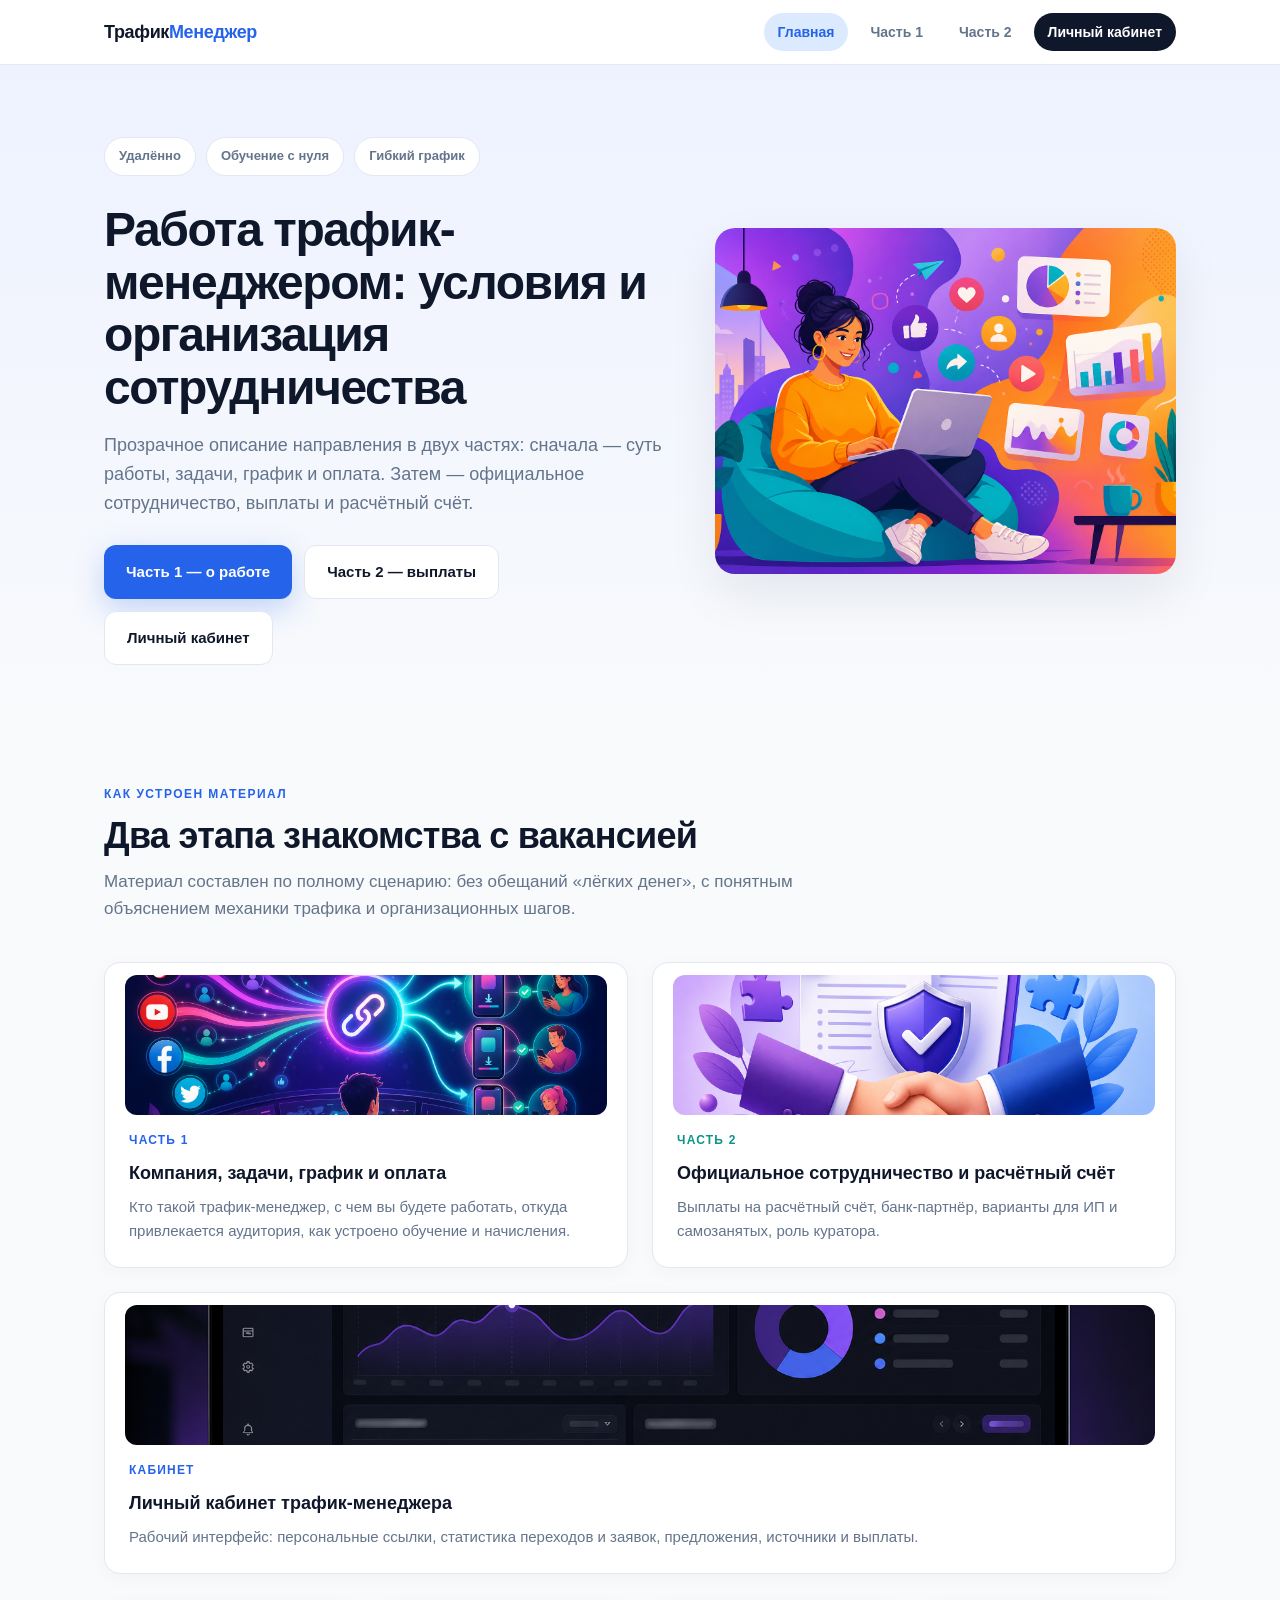
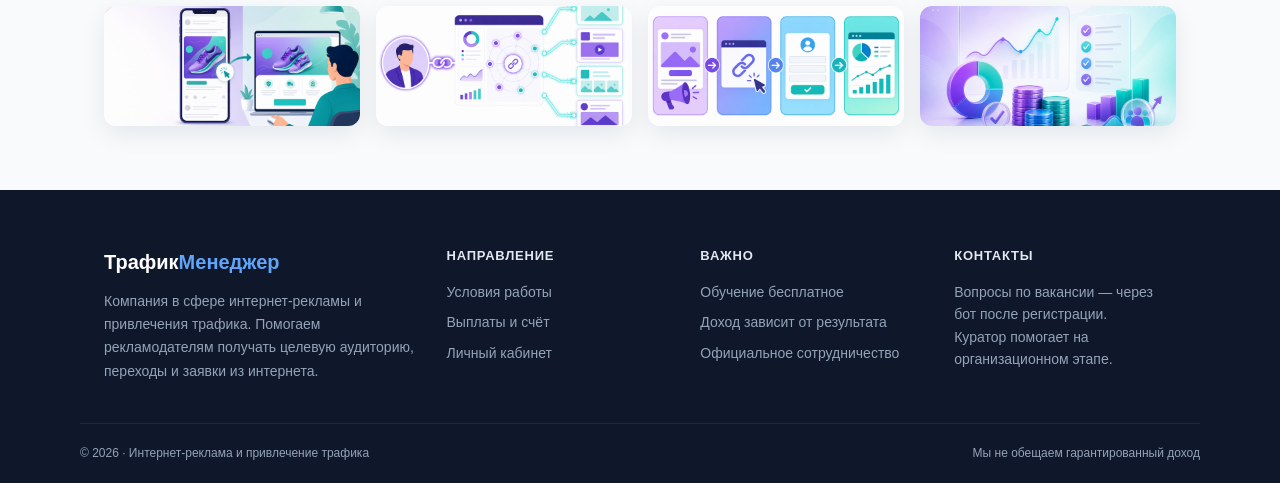
==== index.html @ e66db30f "Сайт для кандидатов: условия и личный кабинет Co-authored-by: Cursor <cursoragent@cursor.com>" ====
<!DOCTYPE html><html lang="ru"><head>
<meta charset="UTF-8"/><meta name="viewport" content="width=device-width,initial-scale=1"/>
<title>Вакансия трафик-менеджер</title><link rel="stylesheet" href="styles.css"/>
</head><body><nav class="nav"><div class="container nav-inner">
 <a class="logo" href="index.html">Трафик<span>Менеджер</span></a>
 <div class="nav-links">
  <a href="index.html" class='active'>Главная</a>
  <a href="chast-1.html">Часть 1</a>
  <a href="chast-2.html">Часть 2</a>
  <a href="cabinet.html" class="cabinet-link">Личный кабинет</a>
 </div>
</div></nav>
<section class="hero"><div class="container hero-grid">
 <div>
  <div class="badges"><span class="badge">Удалённо</span><span class="badge">Обучение с нуля</span><span class="badge">Гибкий график</span></div>
  <h1>Работа трафик-менеджером: условия и организация сотрудничества</h1>
  <p class="lead">Прозрачное описание направления в двух частях: сначала — суть работы, задачи, график и оплата. Затем — официальное сотрудничество, выплаты и расчётный счёт.</p>
  <div class="cta-row">
   <a class="btn btn-primary" href="chast-1.html">Часть 1 — о работе</a>
   <a class="btn btn-secondary" href="chast-2.html">Часть 2 — выплаты</a>
   <a class="btn btn-secondary" href="cabinet.html">Личный кабинет</a>
  </div>
 </div>
 <img class="hero-visual" src="assets/p1-welcome.png" alt=""/>
</div></section>
<section class="section"><div class="container">
 <div class="section-head"><div class="label">Как устроен материал</div><h2>Два этапа знакомства с вакансией</h2>
 <p>Материал составлен по полному сценарию: без обещаний «лёгких денег», с понятным объяснением механики трафика и организационных шагов.</p></div>
 <div class="grid-2">
  <a class="card has-img" href="chast-1.html" style="display:block">
   <div class="card-img"><img src="assets/p1-manager.png" alt=""/></div>
   <div class="label" style="color:var(--blue);font-size:12px;font-weight:800;letter-spacing:.1em;margin-bottom:8px">ЧАСТЬ 1</div>
   <h3>Компания, задачи, график и оплата</h3>
   <p>Кто такой трафик-менеджер, с чем вы будете работать, откуда привлекается аудитория, как устроено обучение и начисления.</p>
  </a>
  <a class="card has-img" href="chast-2.html" style="display:block">
   <div class="card-img"><img src="assets/p2-official.png" alt=""/></div>
   <div class="label" style="color:var(--teal);font-size:12px;font-weight:800;letter-spacing:.1em;margin-bottom:8px">ЧАСТЬ 2</div>
   <h3>Официальное сотрудничество и расчётный счёт</h3>
   <p>Выплаты на расчётный счёт, банк-партнёр, варианты для ИП и самозанятых, роль куратора.</p>
  </a>
 </div>
 <a class="card has-img" href="cabinet.html" style="display:block;margin-top:24px">
  <div class="card-img"><img src="assets/slide-dashboard.png" alt=""/></div>
  <div class="label" style="color:var(--blue);font-size:12px;font-weight:800;letter-spacing:.1em;margin-bottom:8px">КАБИНЕТ</div>
  <h3>Личный кабинет трафик-менеджера</h3>
  <p>Рабочий интерфейс: персональные ссылки, статистика переходов и заявок, предложения, источники и выплаты.</p>
 </a>
 <div class="img-strip">
  <img src="assets/slide-traffic-flow.png" alt=""/>
  <img src="assets/slide-personal-link.png" alt=""/>
  <img src="assets/p1-flow.png" alt=""/>
  <img src="assets/p1-payment.png" alt=""/>
 </div>
</div></section>

<footer class="site-footer"><div class="container footer-grid">
<div><div class="footer-logo">Трафик<span>Менеджер</span></div>
<p class="footer-about">Компания в сфере интернет-рекламы и привлечения трафика. Помогаем рекламодателям получать целевую аудиторию, переходы и заявки из интернета.</p></div>
<div><h4>Направление</h4><ul>
<li><a href="chast-1.html">Условия работы</a></li><li><a href="chast-2.html">Выплаты и счёт</a></li><li><a href="cabinet.html">Личный кабинет</a></li></ul></div>
<div><h4>Важно</h4><ul class="plain"><li>Обучение бесплатное</li><li>Доход зависит от результата</li><li>Официальное сотрудничество</li></ul></div>
<div><h4>Контакты</h4><p class="footer-contact">Вопросы по вакансии — через бот после регистрации.<br/>Куратор помогает на организационном этапе.</p></div>
</div><div class="container footer-bottom"><span>© 2026 · Интернет-реклама и привлечение трафика</span><span>Мы не обещаем гарантированный доход</span></div></footer>
</body></html>
---- styles.css ----
:root{
  --bg:#f8fafc;--surface:#fff;--ink:#0f172a;--muted:#64748b;--line:#e2e8f0;
  --blue:#2563eb;--blue-soft:#dbeafe;--teal:#0d9488;--teal-soft:#ccfbf1;
  --navy:#0f172a;--radius:16px;--shadow:0 20px 50px rgba(15,23,42,.08);
}
*{box-sizing:border-box;margin:0;padding:0}
html{scroll-behavior:smooth}
body{font-family:-apple-system,BlinkMacSystemFont,"Segoe UI",sans-serif;background:var(--bg);color:var(--ink);line-height:1.6}
a{color:inherit;text-decoration:none}
img{max-width:100%;display:block}
.container{max-width:1120px;margin:0 auto;padding:0 24px}
.nav{position:sticky;top:0;z-index:50;background:rgba(255,255,255,.9);backdrop-filter:blur(12px);border-bottom:1px solid var(--line)}
.nav-inner{display:flex;align-items:center;justify-content:space-between;height:64px}
.logo{font-weight:800;font-size:18px;letter-spacing:-.02em}
.logo span{color:var(--blue)}
.nav-links{display:flex;gap:8px;flex-wrap:wrap}
.nav-links a{padding:8px 14px;border-radius:999px;font-size:14px;font-weight:600;color:var(--muted)}
.nav-links a.active,.nav-links a:hover{background:var(--blue-soft);color:var(--blue)}
.hero{padding:72px 0 56px;background:linear-gradient(180deg,#eef2ff 0%,var(--bg) 100%)}
.hero-grid{display:grid;grid-template-columns:1.1fr .9fr;gap:48px;align-items:center}
.hero h1{font-size:clamp(32px,5vw,48px);line-height:1.1;letter-spacing:-.03em;margin-bottom:16px}
.hero .lead{font-size:18px;color:var(--muted);max-width:560px;margin-bottom:28px}
.badges{display:flex;flex-wrap:wrap;gap:10px;margin-bottom:28px}
.badge{background:#fff;border:1px solid var(--line);padding:8px 14px;border-radius:999px;font-size:13px;font-weight:600;color:var(--muted)}
.cta-row{display:flex;flex-wrap:wrap;gap:12px}
.btn{display:inline-flex;align-items:center;justify-content:center;padding:14px 22px;border-radius:12px;font-weight:700;font-size:15px;border:0;cursor:pointer}
.btn-primary{background:var(--blue);color:#fff;box-shadow:0 10px 30px rgba(37,99,235,.25)}
.btn-secondary{background:#fff;border:1px solid var(--line);color:var(--ink)}
.hero-visual{border-radius:20px;overflow:hidden;box-shadow:var(--shadow);aspect-ratio:4/3;object-fit:cover;width:100%}
.section{padding:64px 0}
.section.alt{background:#fff;border-block:1px solid var(--line)}
.section-head{max-width:720px;margin-bottom:40px}
.section-head .label{font-size:12px;font-weight:800;letter-spacing:.12em;text-transform:uppercase;color:var(--blue);margin-bottom:10px}
.section-head h2{font-size:clamp(26px,4vw,36px);line-height:1.15;letter-spacing:-.02em;margin-bottom:12px}
.section-head p{color:var(--muted);font-size:17px}
.grid-2{display:grid;grid-template-columns:repeat(2,1fr);gap:24px}
.grid-3{display:grid;grid-template-columns:repeat(3,1fr);gap:20px}
.card{background:var(--surface);border:1px solid var(--line);border-radius:var(--radius);padding:24px;box-shadow:0 4px 20px rgba(15,23,42,.03)}
.card h3{font-size:18px;margin-bottom:8px}
.card p,.card li{color:var(--muted);font-size:15px}
.card ul{padding-left:0;list-style:none;margin-top:12px}
.card li{padding:6px 0 6px 20px;position:relative}
.card li::before{content:"";position:absolute;left:0;top:14px;width:8px;height:8px;border-radius:50%;background:var(--blue)}
.split{display:grid;grid-template-columns:1fr 1fr;gap:40px;align-items:center}
.split img{border-radius:var(--radius);box-shadow:var(--shadow);width:100%;aspect-ratio:16/10;object-fit:cover}
.flow{display:flex;flex-wrap:wrap;gap:12px;align-items:center;margin:20px 0}
.flow span{background:var(--navy);color:#fff;padding:10px 16px;border-radius:10px;font-size:14px;font-weight:600}
.flow .arrow{color:var(--muted);font-size:20px}
.steps{counter-reset:step}
.step{display:grid;grid-template-columns:56px 1fr;gap:20px;padding:24px 0;border-bottom:1px solid var(--line)}
.step:last-child{border:0}
.step-num{width:56px;height:56px;border-radius:14px;background:var(--blue-soft);color:var(--blue);display:flex;align-items:center;justify-content:center;font-weight:800;font-size:18px}
.step h3{margin-bottom:6px;font-size:18px}
.step p{color:var(--muted);font-size:15px}
.highlight{background:linear-gradient(135deg,#0f172a,#1e3a5f);color:#fff;border-radius:20px;padding:40px;margin:48px 0}
.highlight h3{font-size:22px;margin-bottom:12px}
.highlight p{color:#cbd5e1;font-size:16px}
.highlight.warn{background:linear-gradient(135deg,#7c2d12,#9a3412)}
.faq details{background:#fff;border:1px solid var(--line);border-radius:12px;padding:18px 20px;margin-bottom:12px}
.faq summary{font-weight:700;cursor:pointer}
.faq p{margin-top:12px;color:var(--muted);font-size:15px}
.footer{padding:40px 0;color:var(--muted);font-size:14px;border-top:1px solid var(--line)}
.pager{display:flex;justify-content:space-between;gap:16px;margin-top:48px;padding-top:32px;border-top:1px solid var(--line)}
.pager a{display:flex;flex-direction:column;gap:4px;padding:20px 24px;border-radius:var(--radius);border:1px solid var(--line);background:#fff;flex:1;transition:box-shadow .15s}
.pager a:hover{box-shadow:var(--shadow)}
.pager .hint{font-size:12px;color:var(--muted);font-weight:600;text-transform:uppercase;letter-spacing:.08em}
.pager .title{font-size:17px;font-weight:700}
@media(max-width:900px){.hero-grid,.split,.grid-2,.grid-3{grid-template-columns:1fr}.nav-links{font-size:13px}}

.card-img{height:140px;border-radius:12px;overflow:hidden;margin:-4px -4px 16px}
.card-img img{width:100%;height:100%;object-fit:cover}
.card.has-img{padding-top:16px}
.img-strip{display:grid;grid-template-columns:repeat(4,1fr);gap:16px;margin-top:32px}
.img-strip img{border-radius:12px;height:120px;object-fit:cover;width:100%;box-shadow:0 8px 24px rgba(15,23,42,.08)}
.feature-banner{border-radius:20px;overflow:hidden;margin-top:40px;position:relative;min-height:220px}
.feature-banner img{width:100%;height:280px;object-fit:cover}
.feature-banner .cap{position:absolute;inset:0;background:linear-gradient(90deg,rgba(15,23,42,.85),transparent);display:flex;align-items:center;padding:40px;color:#fff;max-width:60%}
.nav-links a.cabinet-link{background:var(--navy);color:#fff !important}
.nav-links a.cabinet-link:hover{opacity:.9}

.site-footer{background:#0f172a;color:#94a3b8;padding:56px 0 0;margin-top:0}
.footer-grid{display:grid;grid-template-columns:1.4fr 1fr 1fr 1fr;gap:32px;padding-bottom:40px}
.footer-logo{font-size:20px;font-weight:800;color:#fff;margin-bottom:12px}
.footer-logo span{color:#60a5fa}
.footer-about{font-size:14px;line-height:1.65;max-width:360px}
.site-footer h4{color:#e2e8f0;font-size:13px;font-weight:700;margin-bottom:14px;text-transform:uppercase;letter-spacing:.06em}
.site-footer ul{list-style:none}
.site-footer ul li{margin:8px 0;font-size:14px}
.site-footer ul a{color:#94a3b8}
.site-footer ul a:hover{color:#fff}
.footer-contact{font-size:14px;line-height:1.6}
.footer-bottom{border-top:1px solid #1e293b;padding:20px 0;display:flex;flex-wrap:wrap;justify-content:space-between;gap:12px;font-size:12px}
@media(max-width:900px){.footer-grid{grid-template-columns:1fr 1fr}}
@media(max-width:600px){.footer-grid{grid-template-columns:1fr}}
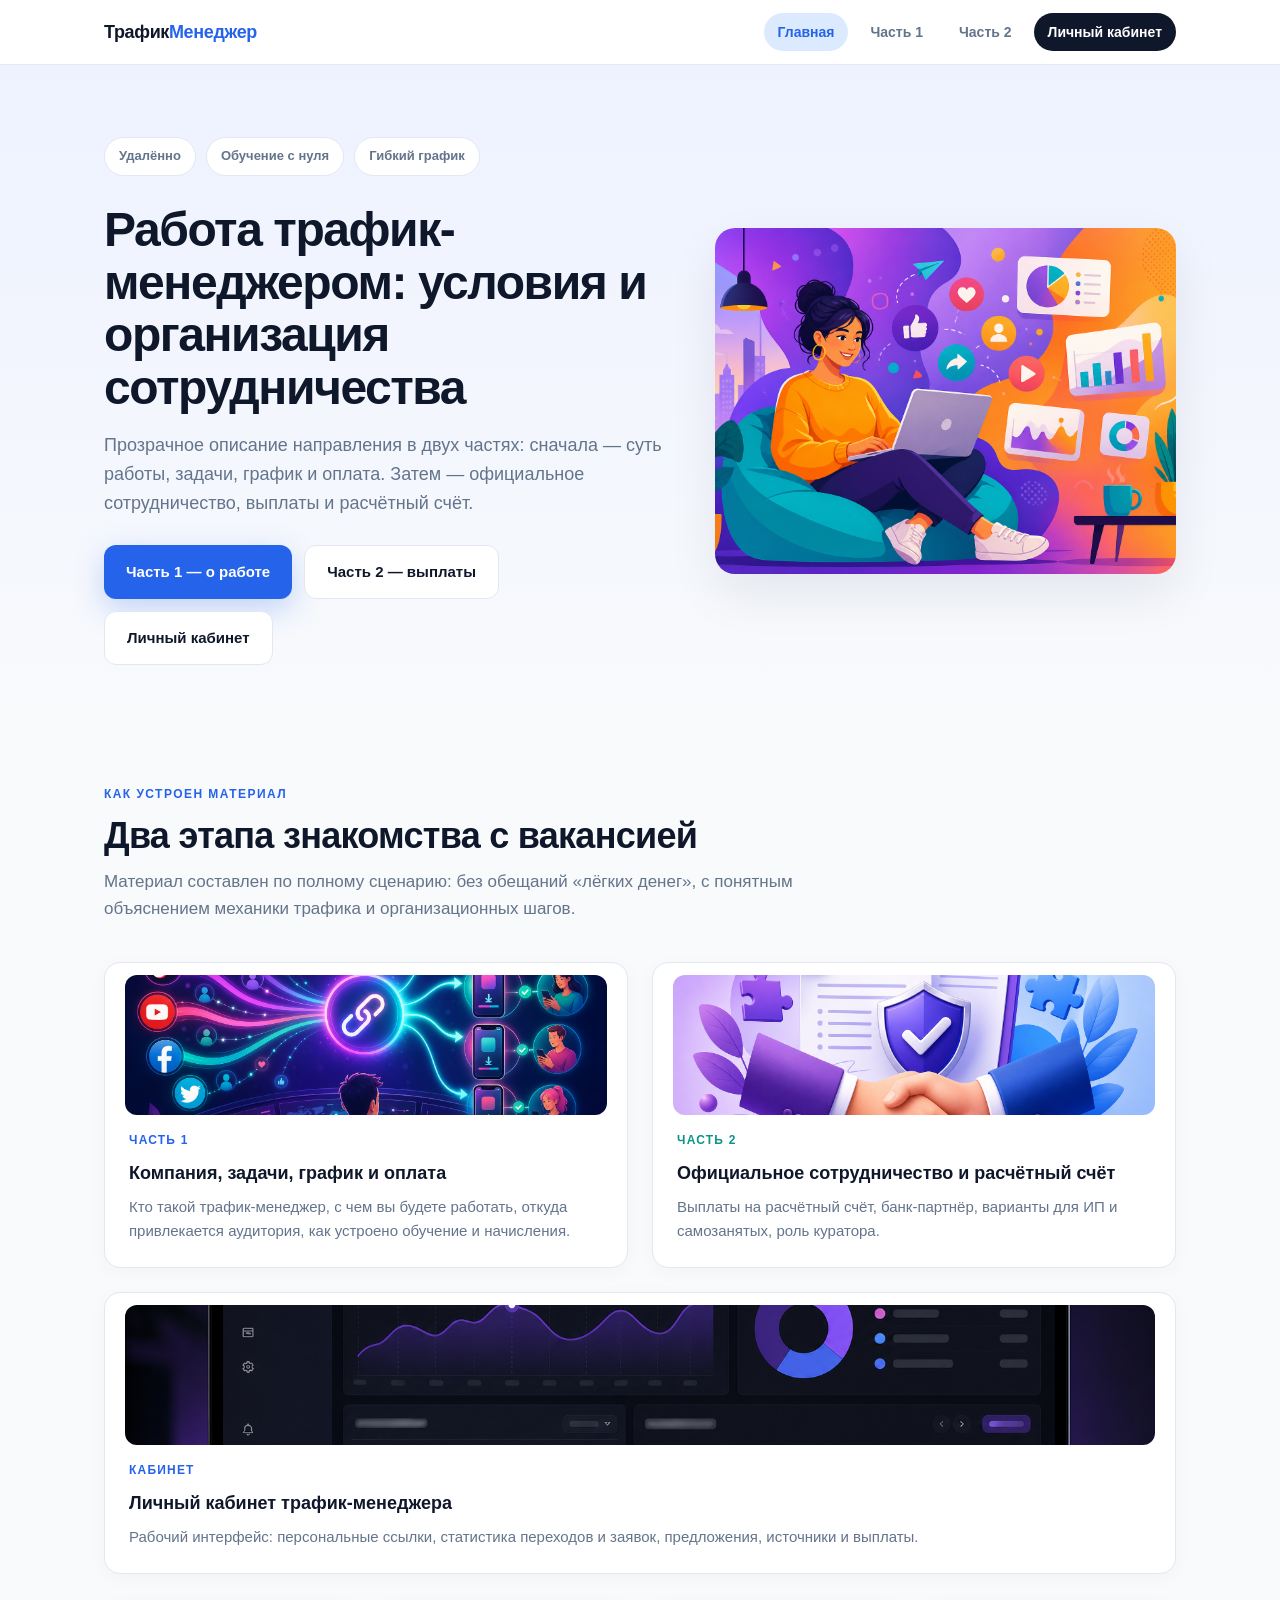
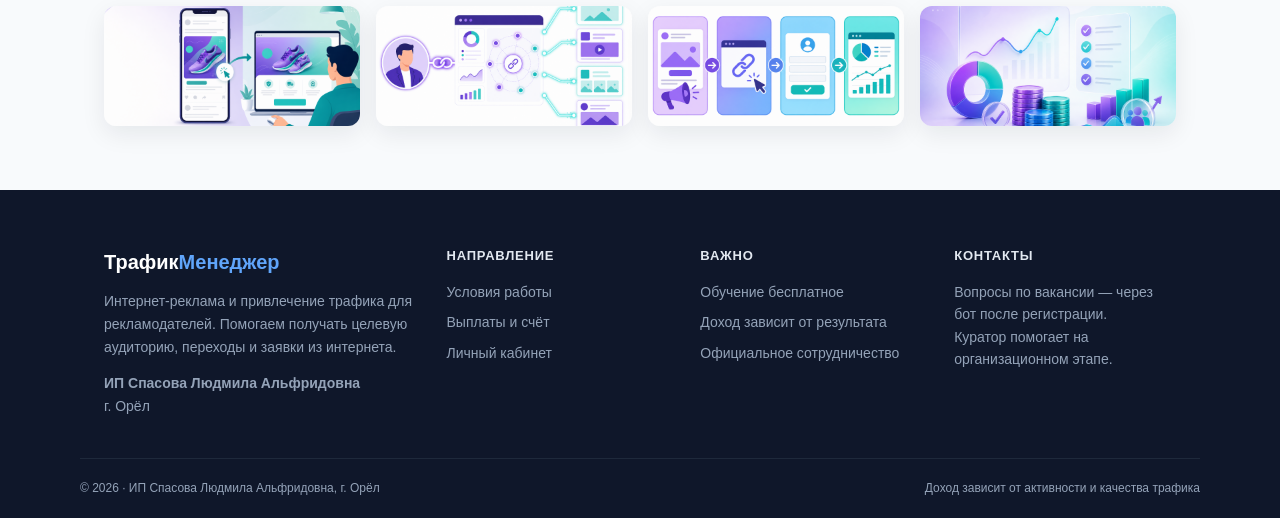
==== commit e57882ff: "1" ====
--- a/index.html
+++ b/index.html
@@ -56,10 +56,11 @@
 
 <footer class="site-footer"><div class="container footer-grid">
 <div><div class="footer-logo">Трафик<span>Менеджер</span></div>
-<p class="footer-about">Компания в сфере интернет-рекламы и привлечения трафика. Помогаем рекламодателям получать целевую аудиторию, переходы и заявки из интернета.</p></div>
+<p class="footer-about">Интернет-реклама и привлечение трафика для рекламодателей. Помогаем получать целевую аудиторию, переходы и заявки из интернета.</p>
+<p class="footer-about" style="margin-top:12px"><strong>ИП Спасова Людмила Альфридовна</strong><br/>г. Орёл</p></div>
 <div><h4>Направление</h4><ul>
 <li><a href="chast-1.html">Условия работы</a></li><li><a href="chast-2.html">Выплаты и счёт</a></li><li><a href="cabinet.html">Личный кабинет</a></li></ul></div>
 <div><h4>Важно</h4><ul class="plain"><li>Обучение бесплатное</li><li>Доход зависит от результата</li><li>Официальное сотрудничество</li></ul></div>
 <div><h4>Контакты</h4><p class="footer-contact">Вопросы по вакансии — через бот после регистрации.<br/>Куратор помогает на организационном этапе.</p></div>
-</div><div class="container footer-bottom"><span>© 2026 · Интернет-реклама и привлечение трафика</span><span>Мы не обещаем гарантированный доход</span></div></footer>
+</div><div class="container footer-bottom"><span>© 2026 · ИП Спасова Людмила Альфридовна, г. Орёл</span><span>Доход зависит от активности и качества трафика</span></div></footer>
 </body></html>
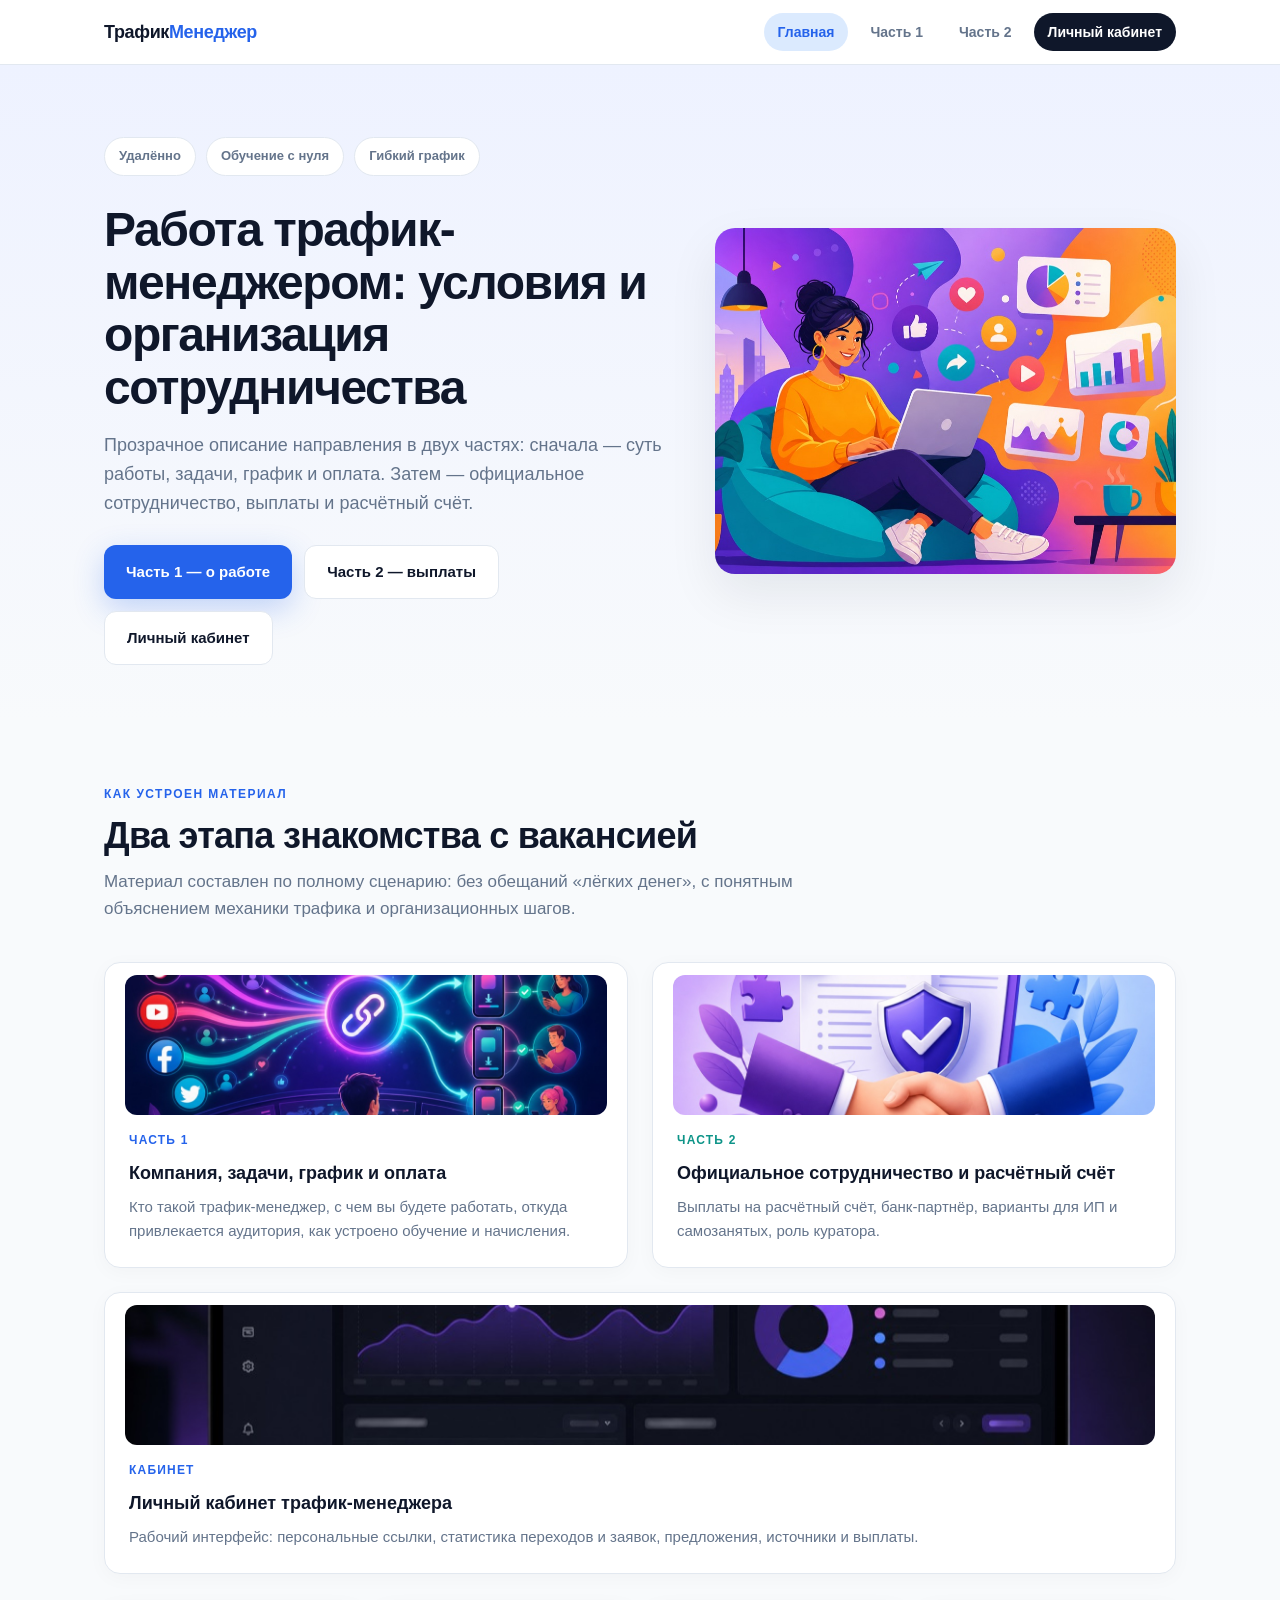
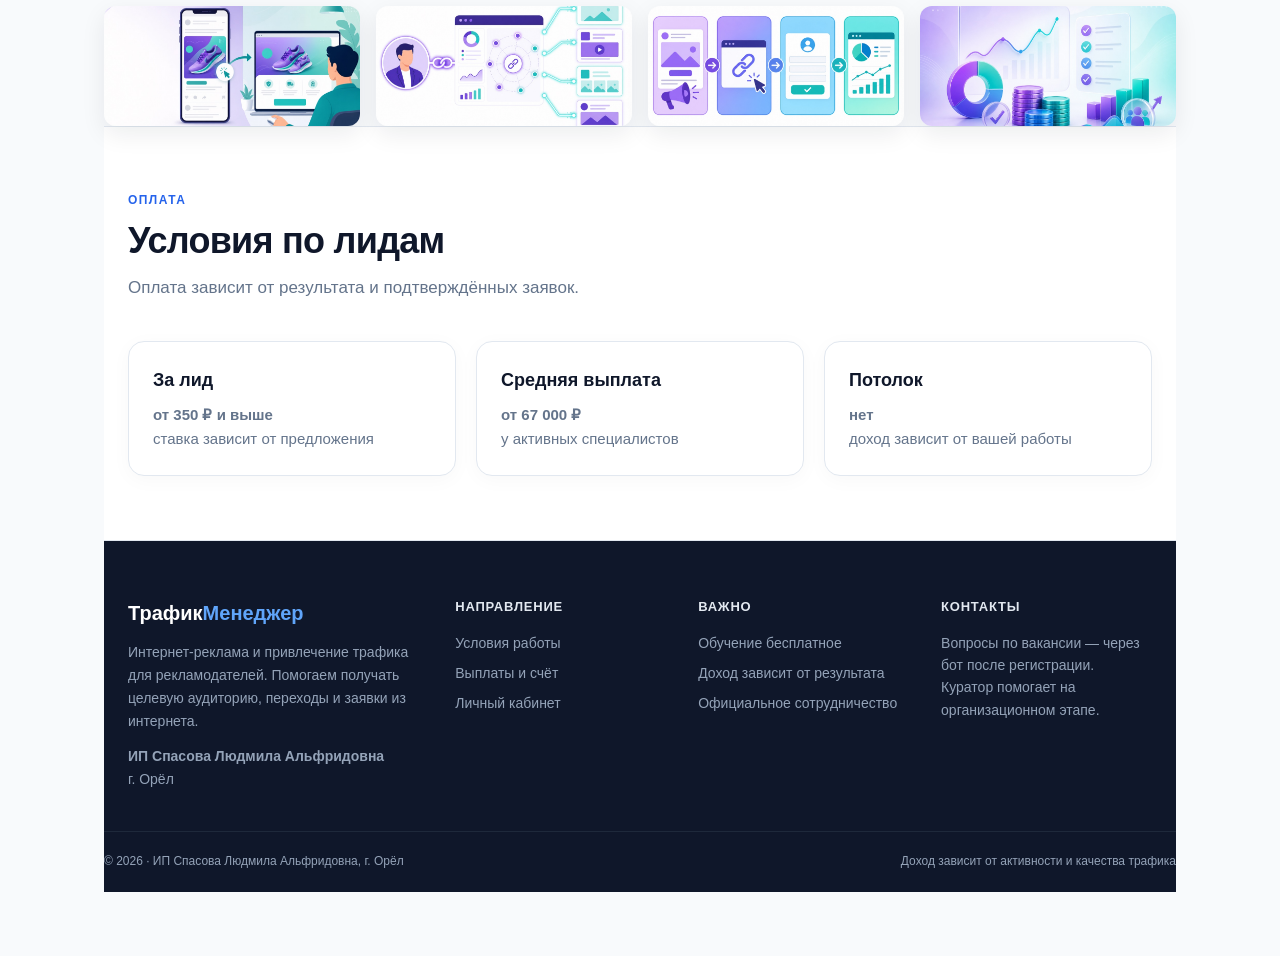
==== commit c523ac1e: "Сжать картинки и обновить оплату на главной JPEG вместо тяжёлых PNG (быстрая загрузка), реквизиты ИП" ====
--- a/index.html
+++ b/index.html
@@ -1,6 +1,6 @@
 <!DOCTYPE html><html lang="ru"><head>
 <meta charset="UTF-8"/><meta name="viewport" content="width=device-width,initial-scale=1"/>
-<title>Вакансия трафик-менеджер</title><link rel="stylesheet" href="styles.css"/>
+<title>Вакансия трафик-менеджер</title><link rel="stylesheet" href="styles.css"?v=3"/>
 </head><body><nav class="nav"><div class="container nav-inner">
  <a class="logo" href="index.html">Трафик<span>Менеджер</span></a>
  <div class="nav-links">
@@ -21,37 +21,46 @@
    <a class="btn btn-secondary" href="cabinet.html">Личный кабинет</a>
   </div>
  </div>
- <img class="hero-visual" src="assets/p1-welcome.png" alt=""/>
+ <img loading="lazy" decoding="async" class="hero-visual" src="assets/p1-welcome.jpg" alt=""/>
 </div></section>
 <section class="section"><div class="container">
  <div class="section-head"><div class="label">Как устроен материал</div><h2>Два этапа знакомства с вакансией</h2>
  <p>Материал составлен по полному сценарию: без обещаний «лёгких денег», с понятным объяснением механики трафика и организационных шагов.</p></div>
  <div class="grid-2">
   <a class="card has-img" href="chast-1.html" style="display:block">
-   <div class="card-img"><img src="assets/p1-manager.png" alt=""/></div>
+   <div class="card-img"><img loading="lazy" decoding="async" src="assets/p1-manager.jpg" alt=""/></div>
    <div class="label" style="color:var(--blue);font-size:12px;font-weight:800;letter-spacing:.1em;margin-bottom:8px">ЧАСТЬ 1</div>
    <h3>Компания, задачи, график и оплата</h3>
    <p>Кто такой трафик-менеджер, с чем вы будете работать, откуда привлекается аудитория, как устроено обучение и начисления.</p>
   </a>
   <a class="card has-img" href="chast-2.html" style="display:block">
-   <div class="card-img"><img src="assets/p2-official.png" alt=""/></div>
+   <div class="card-img"><img loading="lazy" decoding="async" src="assets/p2-official.jpg" alt=""/></div>
    <div class="label" style="color:var(--teal);font-size:12px;font-weight:800;letter-spacing:.1em;margin-bottom:8px">ЧАСТЬ 2</div>
    <h3>Официальное сотрудничество и расчётный счёт</h3>
    <p>Выплаты на расчётный счёт, банк-партнёр, варианты для ИП и самозанятых, роль куратора.</p>
   </a>
  </div>
  <a class="card has-img" href="cabinet.html" style="display:block;margin-top:24px">
-  <div class="card-img"><img src="assets/slide-dashboard.png" alt=""/></div>
+  <div class="card-img"><img loading="lazy" decoding="async" src="assets/slide-dashboard.jpg" alt=""/></div>
   <div class="label" style="color:var(--blue);font-size:12px;font-weight:800;letter-spacing:.1em;margin-bottom:8px">КАБИНЕТ</div>
   <h3>Личный кабинет трафик-менеджера</h3>
   <p>Рабочий интерфейс: персональные ссылки, статистика переходов и заявок, предложения, источники и выплаты.</p>
  </a>
  <div class="img-strip">
-  <img src="assets/slide-traffic-flow.png" alt=""/>
-  <img src="assets/slide-personal-link.png" alt=""/>
-  <img src="assets/p1-flow.png" alt=""/>
-  <img src="assets/p1-payment.png" alt=""/>
+  <img loading="lazy" decoding="async" src="assets/slide-traffic-flow.jpg" alt=""/>
+  <img loading="lazy" decoding="async" src="assets/slide-personal-link.jpg" alt=""/>
+  <img loading="lazy" decoding="async" src="assets/p1-flow.jpg" alt=""/>
+  <img loading="lazy" decoding="async" src="assets/p1-payment.jpg" alt=""/>
  </div>
+
+<section class="section alt"><div class="container">
+  <div class="section-head"><div class="label">Оплата</div><h2>Условия по лидам</h2>
+  <p style="color:var(--muted)">Оплата зависит от результата и подтверждённых заявок.</p></div>
+  <div class="grid-3">
+    <div class="card"><h3>За лид</h3><p><strong>от 350 ₽ и выше</strong><br/>ставка зависит от предложения</p></div>
+    <div class="card"><h3>Средняя выплата</h3><p><strong>от 67 000 ₽</strong><br/>у активных специалистов</p></div>
+    <div class="card"><h3>Потолок</h3><p><strong>нет</strong><br/>доход зависит от вашей работы</p></div>
+  </div>
 </div></section>
 
 <footer class="site-footer"><div class="container footer-grid">
--- a/styles.css
+++ b/styles.css
@@ -93,3 +93,8 @@
 .footer-bottom{border-top:1px solid #1e293b;padding:20px 0;display:flex;flex-wrap:wrap;justify-content:space-between;gap:12px;font-size:12px}
 @media(max-width:900px){.footer-grid{grid-template-columns:1fr 1fr}}
 @media(max-width:600px){.footer-grid{grid-template-columns:1fr}}
+
+img{max-width:100%;height:auto}
+.card-img img,.hero-visual,.split img{object-fit:cover;background:#e2e8f0}
+.hero-visual{min-height:240px}
+.card-img{min-height:140px;background:#e2e8f0}
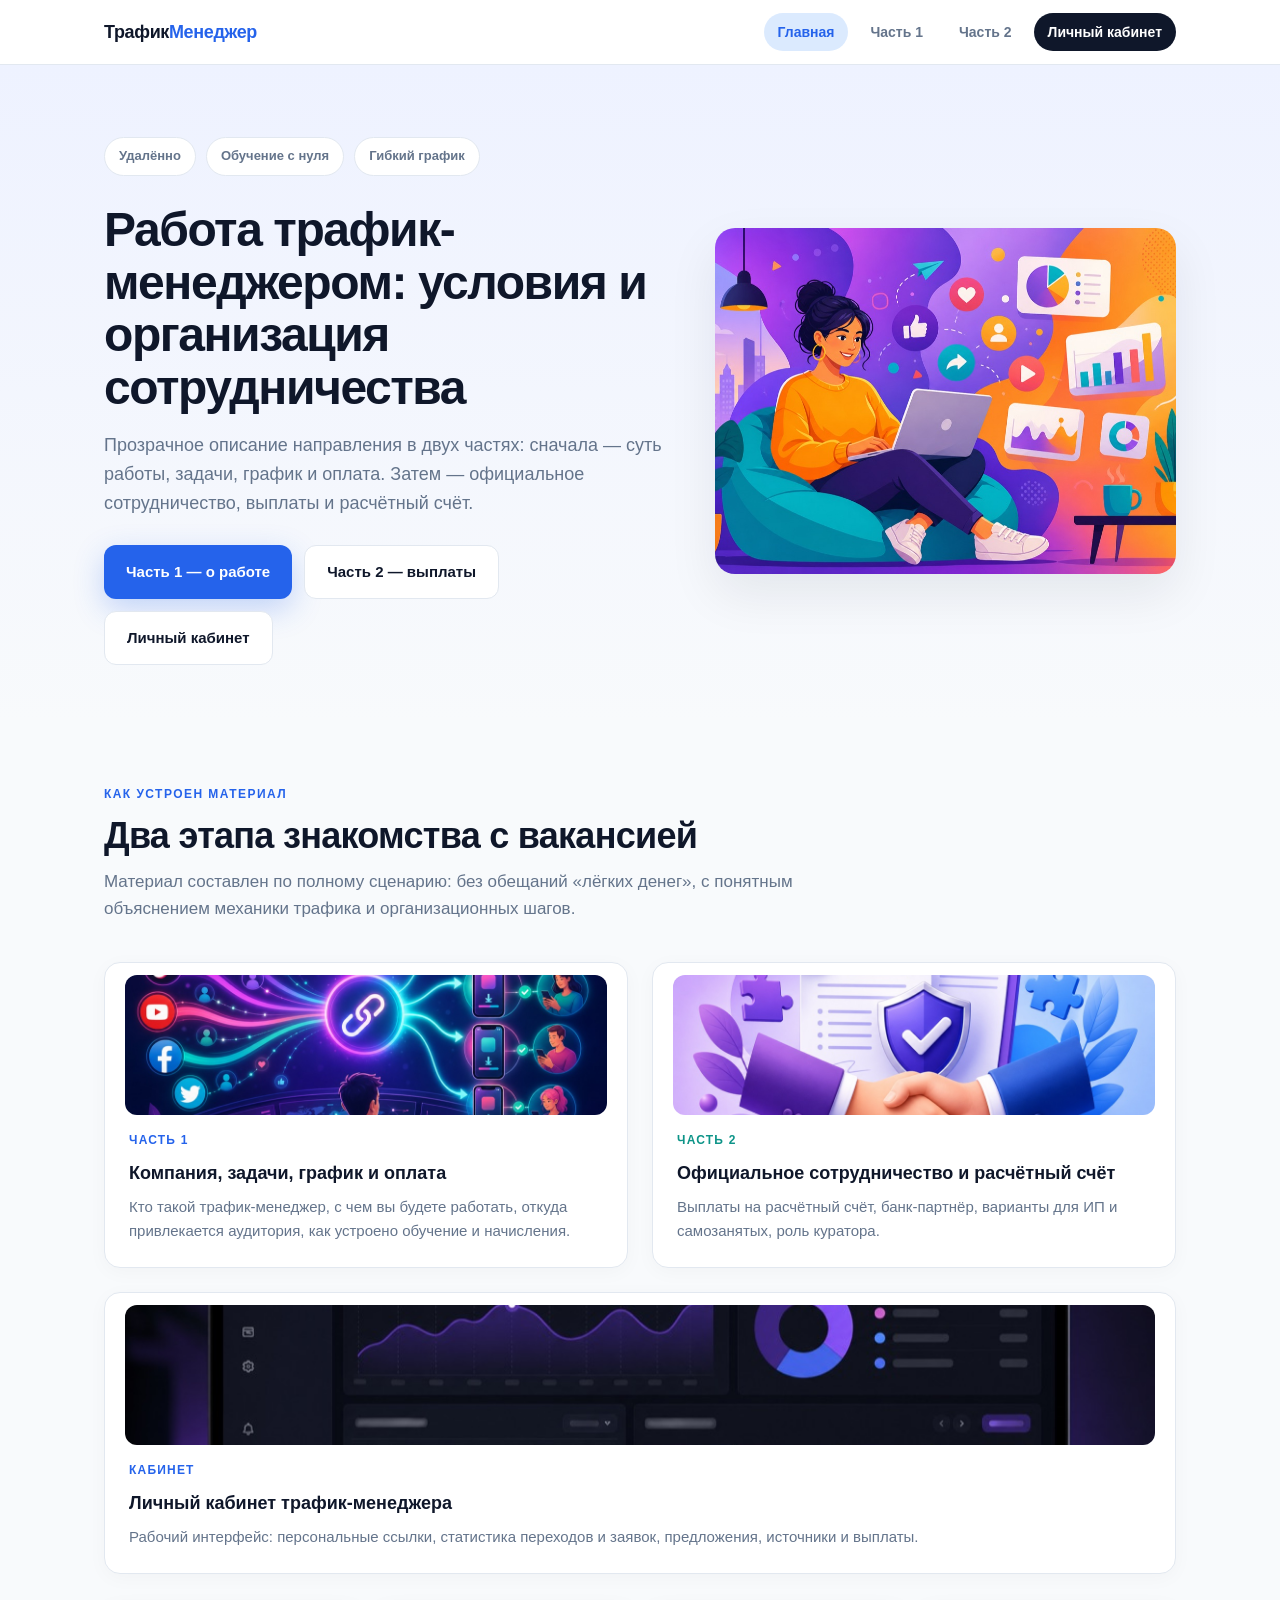
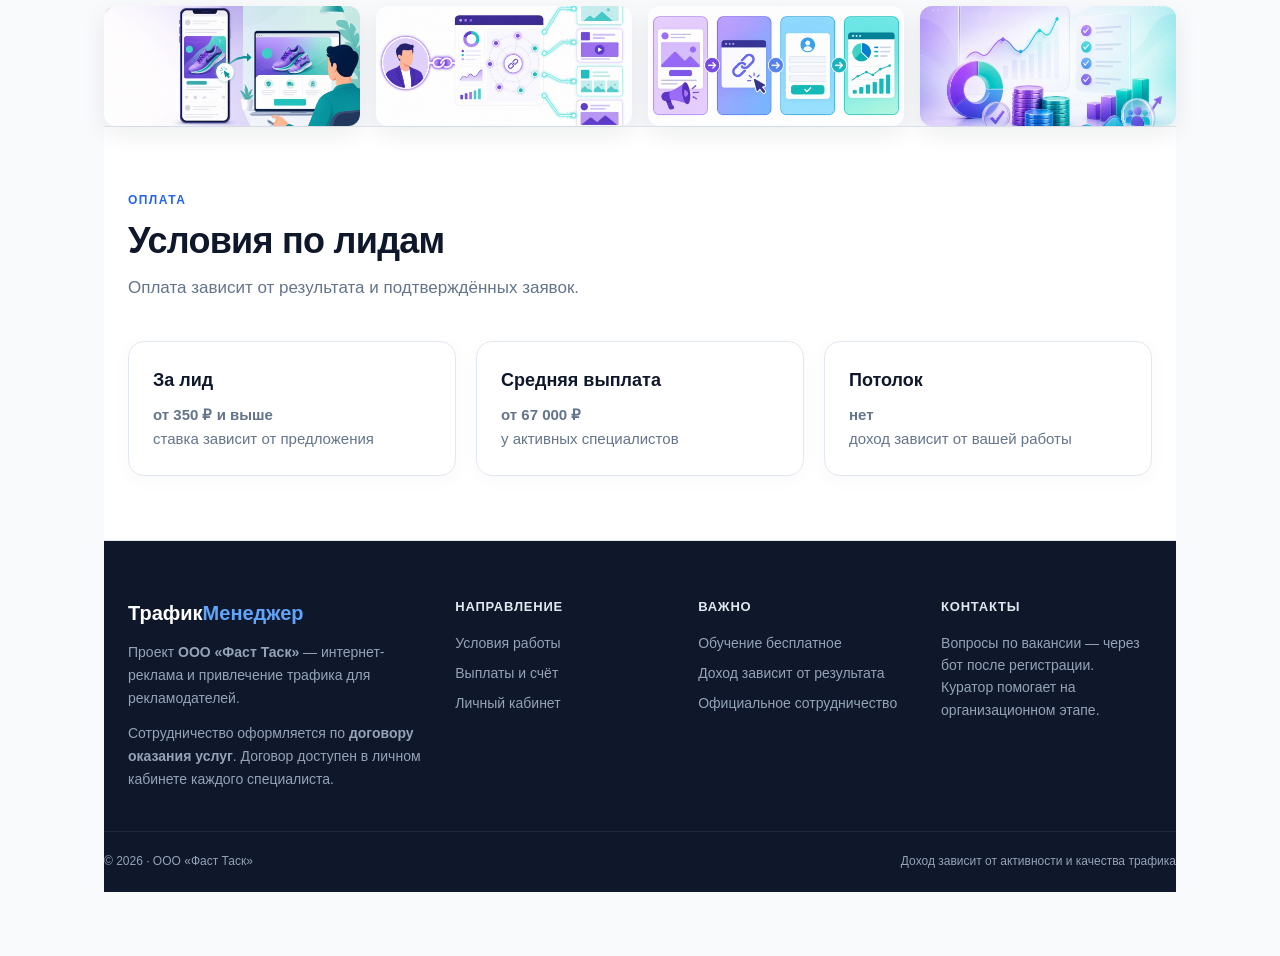
==== commit f21bd612: "Заменить реквизиты на ООО Фаст Таск и договор в ЛК Co-authored-by: Cursor <cursoragent@cursor.com>" ====
--- a/index.html
+++ b/index.html
@@ -1,6 +1,6 @@
 <!DOCTYPE html><html lang="ru"><head>
 <meta charset="UTF-8"/><meta name="viewport" content="width=device-width,initial-scale=1"/>
-<title>Вакансия трафик-менеджер</title><link rel="stylesheet" href="styles.css"?v=3"/>
+<title>Вакансия трафик-менеджер</title><link rel="stylesheet" href="styles.css?v=4"/>
 </head><body><nav class="nav"><div class="container nav-inner">
  <a class="logo" href="index.html">Трафик<span>Менеджер</span></a>
  <div class="nav-links">
@@ -65,11 +65,11 @@
 
 <footer class="site-footer"><div class="container footer-grid">
 <div><div class="footer-logo">Трафик<span>Менеджер</span></div>
-<p class="footer-about">Интернет-реклама и привлечение трафика для рекламодателей. Помогаем получать целевую аудиторию, переходы и заявки из интернета.</p>
-<p class="footer-about" style="margin-top:12px"><strong>ИП Спасова Людмила Альфридовна</strong><br/>г. Орёл</p></div>
+<p class="footer-about">Проект <strong>ООО «Фаст Таск»</strong> — интернет-реклама и привлечение трафика для рекламодателей.</p>
+<p class="footer-about" style="margin-top:12px">Сотрудничество оформляется по <strong>договору оказания услуг</strong>. Договор доступен в личном кабинете каждого специалиста.</p></div>
 <div><h4>Направление</h4><ul>
 <li><a href="chast-1.html">Условия работы</a></li><li><a href="chast-2.html">Выплаты и счёт</a></li><li><a href="cabinet.html">Личный кабинет</a></li></ul></div>
 <div><h4>Важно</h4><ul class="plain"><li>Обучение бесплатное</li><li>Доход зависит от результата</li><li>Официальное сотрудничество</li></ul></div>
 <div><h4>Контакты</h4><p class="footer-contact">Вопросы по вакансии — через бот после регистрации.<br/>Куратор помогает на организационном этапе.</p></div>
-</div><div class="container footer-bottom"><span>© 2026 · ИП Спасова Людмила Альфридовна, г. Орёл</span><span>Доход зависит от активности и качества трафика</span></div></footer>
+</div><div class="container footer-bottom"><span>© 2026 · ООО «Фаст Таск»</span><span>Доход зависит от активности и качества трафика</span></div></footer>
 </body></html>
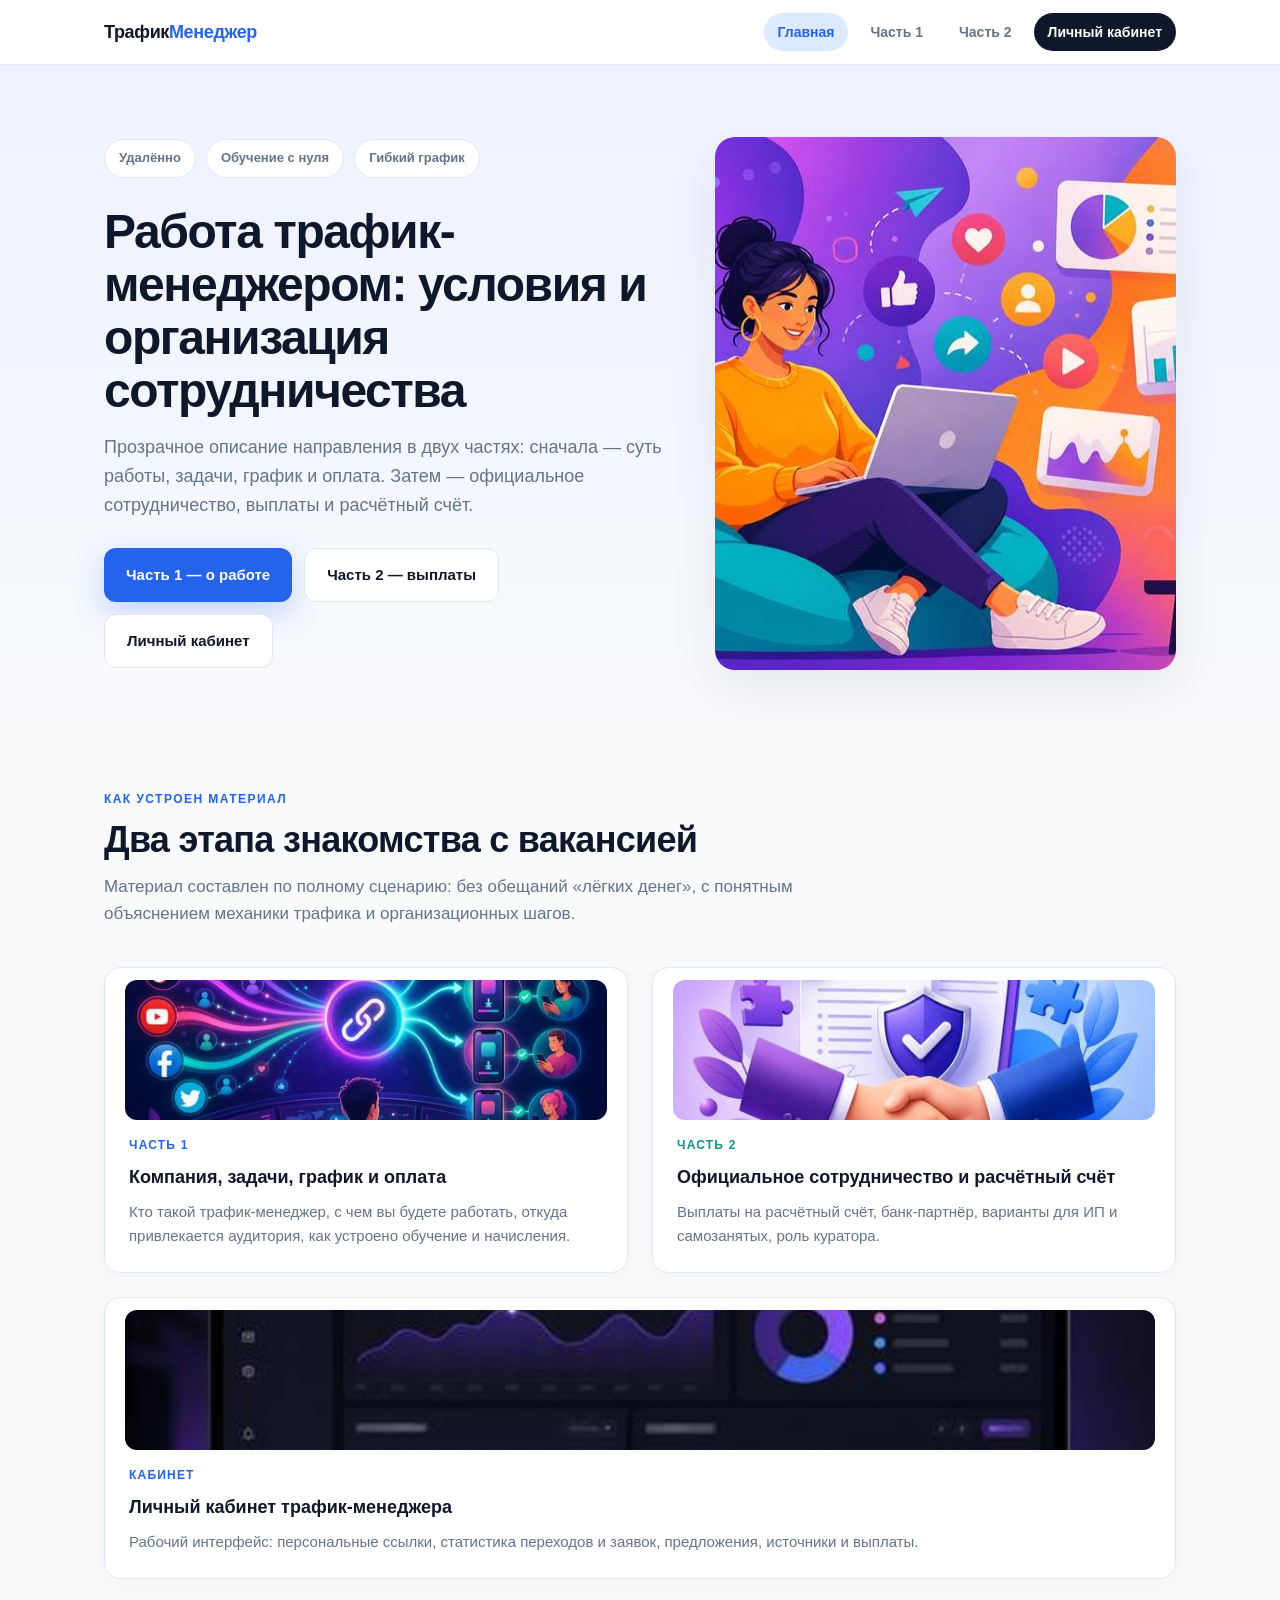
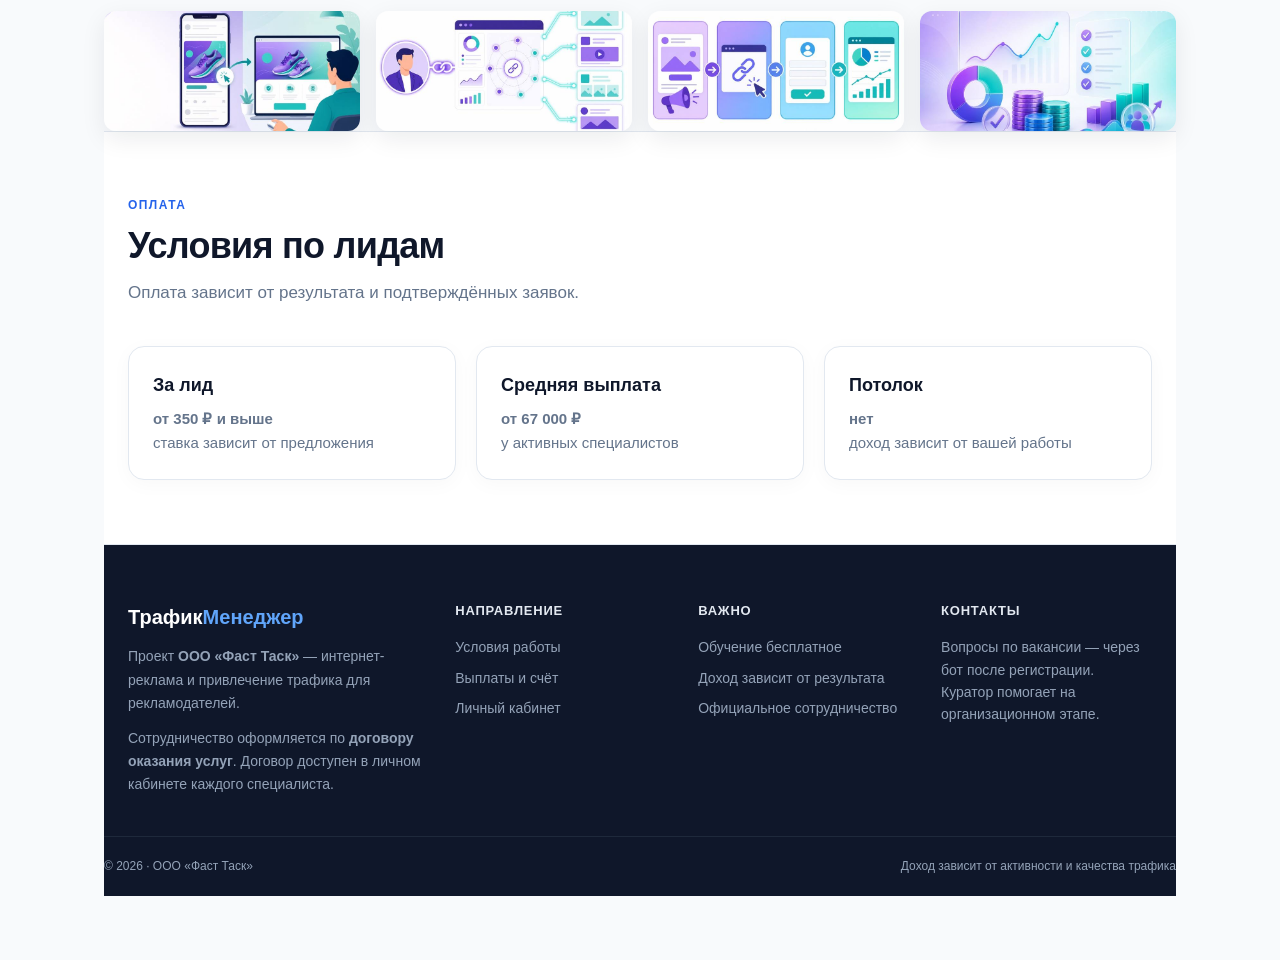
==== commit e9c867a5: "Ускорить загрузку картинок: сжатие, превью, приоритет hero Co-authored-by: Cursor <cursoragent@curso" ====
--- a/index.html
+++ b/index.html
@@ -1,6 +1,7 @@
 <!DOCTYPE html><html lang="ru"><head>
 <meta charset="UTF-8"/><meta name="viewport" content="width=device-width,initial-scale=1"/>
-<title>Вакансия трафик-менеджер</title><link rel="stylesheet" href="styles.css?v=4"/>
+<title>Вакансия трафик-менеджер</title><link rel="preload" as="image" href="assets/p1-welcome.jpg" fetchpriority="high"/>
+<link rel="stylesheet" href="styles.css?v=5"/>
 </head><body><nav class="nav"><div class="container nav-inner">
  <a class="logo" href="index.html">Трафик<span>Менеджер</span></a>
  <div class="nav-links">
@@ -21,36 +22,36 @@
    <a class="btn btn-secondary" href="cabinet.html">Личный кабинет</a>
   </div>
  </div>
- <img loading="lazy" decoding="async" class="hero-visual" src="assets/p1-welcome.jpg" alt=""/>
+ <img width="800" height="533" fetchpriority="high" decoding="async" class="hero-visual" src="assets/p1-welcome.jpg" alt=""/>
 </div></section>
 <section class="section"><div class="container">
  <div class="section-head"><div class="label">Как устроен материал</div><h2>Два этапа знакомства с вакансией</h2>
  <p>Материал составлен по полному сценарию: без обещаний «лёгких денег», с понятным объяснением механики трафика и организационных шагов.</p></div>
  <div class="grid-2">
   <a class="card has-img" href="chast-1.html" style="display:block">
-   <div class="card-img"><img loading="lazy" decoding="async" src="assets/p1-manager.jpg" alt=""/></div>
+   <div class="card-img"><img width="520" height="346" decoding="async" src="assets/thumbs/p1-manager.jpg" alt=""/></div>
    <div class="label" style="color:var(--blue);font-size:12px;font-weight:800;letter-spacing:.1em;margin-bottom:8px">ЧАСТЬ 1</div>
    <h3>Компания, задачи, график и оплата</h3>
    <p>Кто такой трафик-менеджер, с чем вы будете работать, откуда привлекается аудитория, как устроено обучение и начисления.</p>
   </a>
   <a class="card has-img" href="chast-2.html" style="display:block">
-   <div class="card-img"><img loading="lazy" decoding="async" src="assets/p2-official.jpg" alt=""/></div>
+   <div class="card-img"><img width="520" height="346" decoding="async" src="assets/thumbs/p2-official.jpg" alt=""/></div>
    <div class="label" style="color:var(--teal);font-size:12px;font-weight:800;letter-spacing:.1em;margin-bottom:8px">ЧАСТЬ 2</div>
    <h3>Официальное сотрудничество и расчётный счёт</h3>
    <p>Выплаты на расчётный счёт, банк-партнёр, варианты для ИП и самозанятых, роль куратора.</p>
   </a>
  </div>
  <a class="card has-img" href="cabinet.html" style="display:block;margin-top:24px">
-  <div class="card-img"><img loading="lazy" decoding="async" src="assets/slide-dashboard.jpg" alt=""/></div>
+  <div class="card-img"><img width="520" height="346" loading="lazy" decoding="async" src="assets/thumbs/slide-dashboard.jpg" alt=""/></div>
   <div class="label" style="color:var(--blue);font-size:12px;font-weight:800;letter-spacing:.1em;margin-bottom:8px">КАБИНЕТ</div>
   <h3>Личный кабинет трафик-менеджера</h3>
   <p>Рабочий интерфейс: персональные ссылки, статистика переходов и заявок, предложения, источники и выплаты.</p>
  </a>
  <div class="img-strip">
-  <img loading="lazy" decoding="async" src="assets/slide-traffic-flow.jpg" alt=""/>
-  <img loading="lazy" decoding="async" src="assets/slide-personal-link.jpg" alt=""/>
-  <img loading="lazy" decoding="async" src="assets/p1-flow.jpg" alt=""/>
-  <img loading="lazy" decoding="async" src="assets/p1-payment.jpg" alt=""/>
+  <img width="800" height="533" loading="lazy" decoding="async" src="assets/slide-traffic-flow.jpg" alt=""/>
+  <img width="800" height="533" loading="lazy" decoding="async" src="assets/slide-personal-link.jpg" alt=""/>
+  <img width="800" height="533" loading="lazy" decoding="async" src="assets/p1-flow.jpg" alt=""/>
+  <img width="800" height="533" loading="lazy" decoding="async" src="assets/p1-payment.jpg" alt=""/>
  </div>
 
 <section class="section alt"><div class="container">
--- a/styles.css
+++ b/styles.css
@@ -94,7 +94,6 @@
 @media(max-width:900px){.footer-grid{grid-template-columns:1fr 1fr}}
 @media(max-width:600px){.footer-grid{grid-template-columns:1fr}}
 
-img{max-width:100%;height:auto}
-.card-img img,.hero-visual,.split img{object-fit:cover;background:#e2e8f0}
-.hero-visual{min-height:240px}
-.card-img{min-height:140px;background:#e2e8f0}
+.card-img img,.hero-visual,.split img{object-fit:cover}
+.hero-visual{background:#e2e8f0}
+.card-img{background:#e2e8f0}
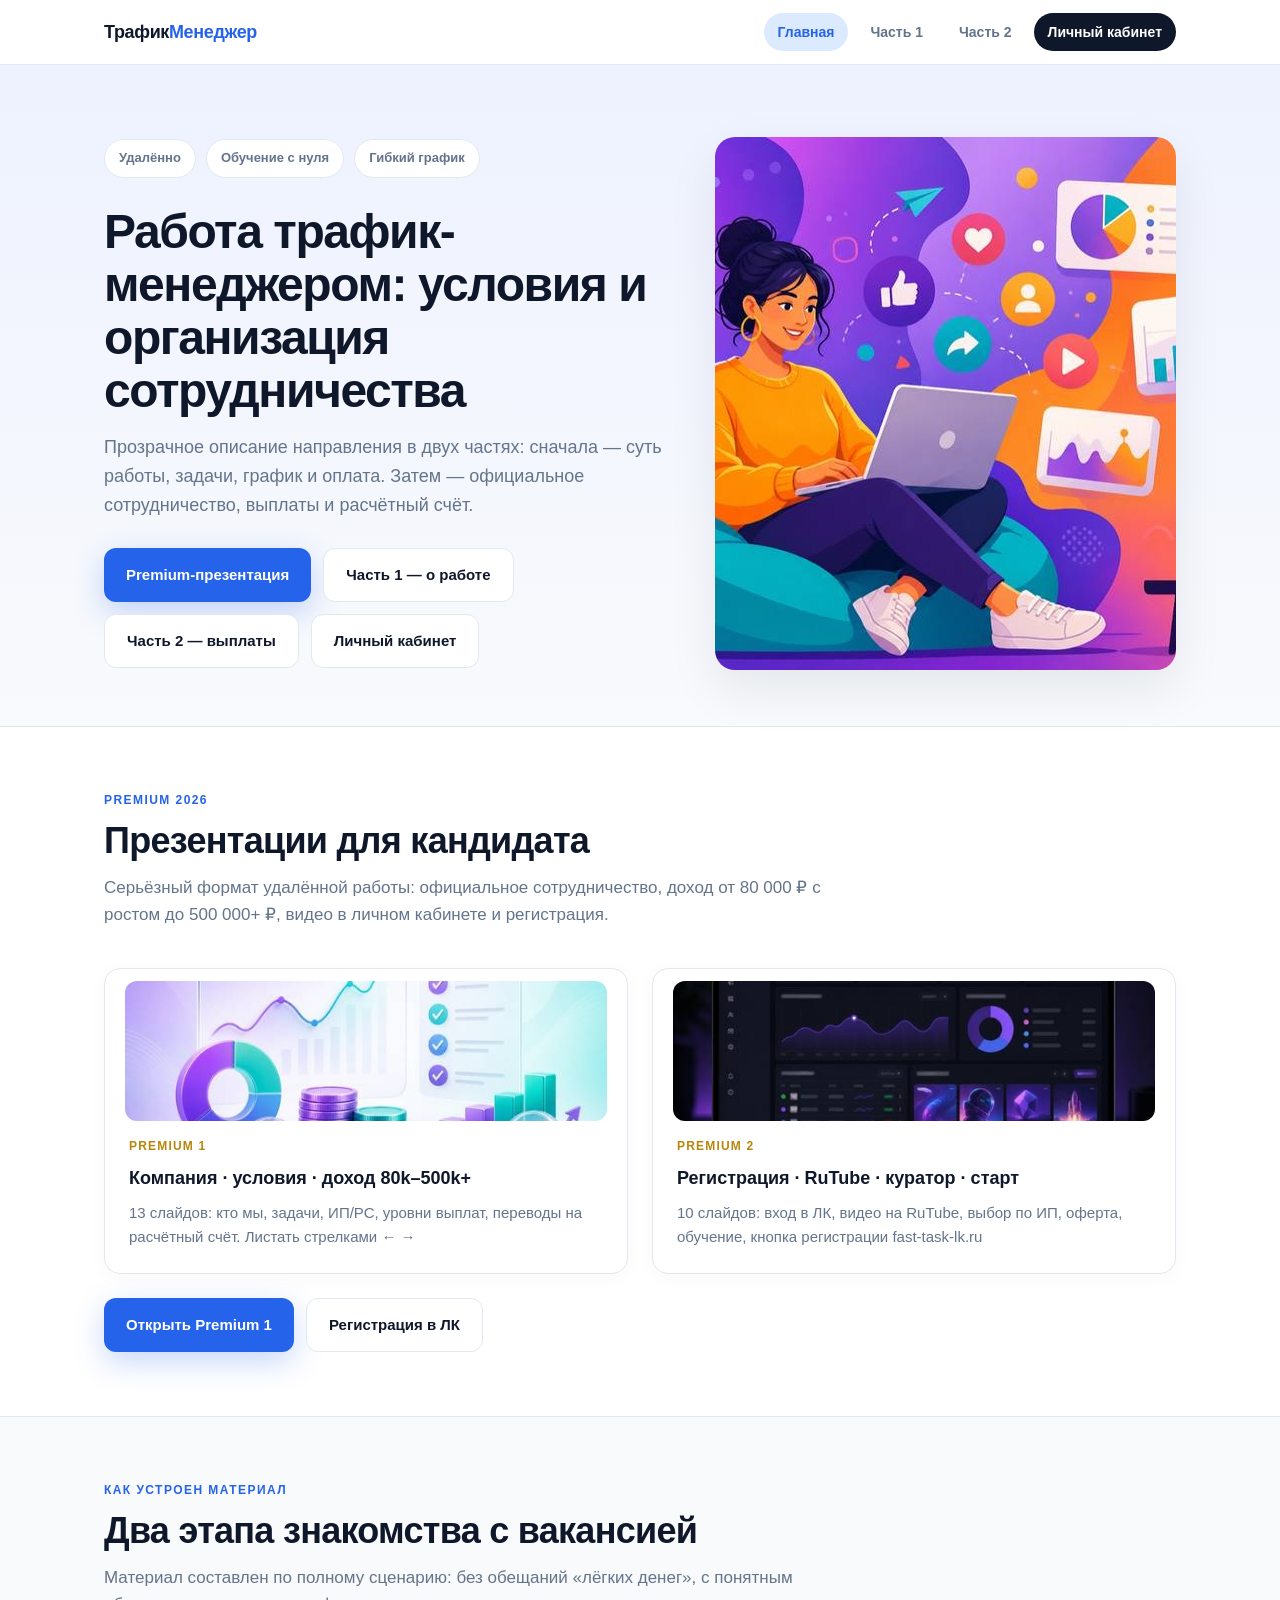
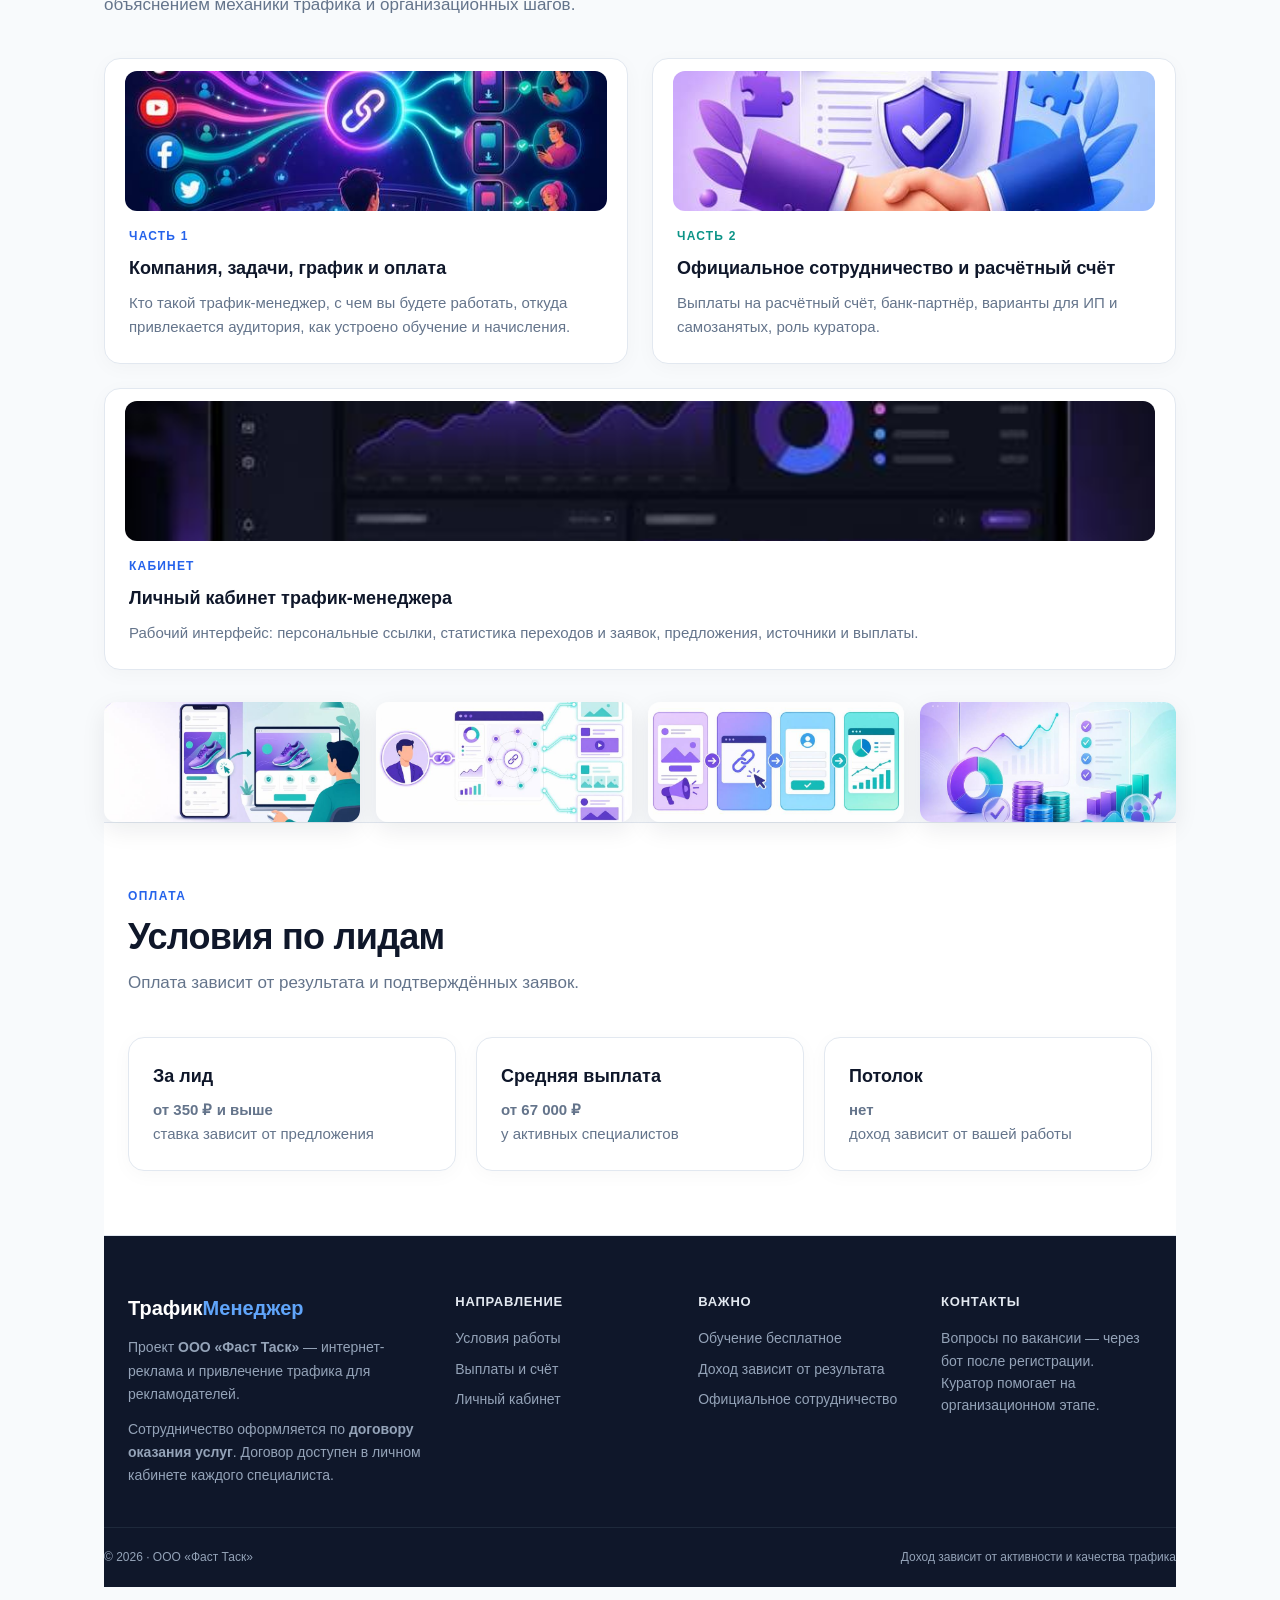
==== commit 2b50abe8: "Добавить Premium-презентации 2026 для кандидатов. Тёмные слайды с доходом 80k–500k+ и переходом к ре" ====
--- a/index.html
+++ b/index.html
@@ -17,13 +17,38 @@
   <h1>Работа трафик-менеджером: условия и организация сотрудничества</h1>
   <p class="lead">Прозрачное описание направления в двух частях: сначала — суть работы, задачи, график и оплата. Затем — официальное сотрудничество, выплаты и расчётный счёт.</p>
   <div class="cta-row">
-   <a class="btn btn-primary" href="chast-1.html">Часть 1 — о работе</a>
+   <a class="btn btn-primary" href="presentation/prezentaciya-premium-1.html">Premium-презентация</a>
+   <a class="btn btn-secondary" href="chast-1.html">Часть 1 — о работе</a>
    <a class="btn btn-secondary" href="chast-2.html">Часть 2 — выплаты</a>
    <a class="btn btn-secondary" href="cabinet.html">Личный кабинет</a>
   </div>
  </div>
  <img width="800" height="533" fetchpriority="high" decoding="async" class="hero-visual" src="assets/p1-welcome.jpg" alt=""/>
 </div></section>
+
+<section class="section alt"><div class="container">
+ <div class="section-head"><div class="label">Premium 2026</div><h2>Презентации для кандидата</h2>
+ <p>Серьёзный формат удалённой работы: официальное сотрудничество, доход от 80 000 ₽ с ростом до 500 000+ ₽, видео в личном кабинете и регистрация.</p></div>
+ <div class="grid-2">
+  <a class="card has-img" href="presentation/prezentaciya-premium-1.html" style="display:block">
+   <div class="card-img"><img width="520" height="346" decoding="async" src="assets/thumbs/p1-payment.jpg" alt=""/></div>
+   <div class="label" style="color:#b8860b;font-size:12px;font-weight:800;letter-spacing:.1em;margin-bottom:8px">PREMIUM 1</div>
+   <h3>Компания · условия · доход 80k–500k+</h3>
+   <p>13 слайдов: кто мы, задачи, ИП/РС, уровни выплат, переводы на расчётный счёт. Листать стрелками ← →</p>
+  </a>
+  <a class="card has-img" href="presentation/prezentaciya-premium-2.html" style="display:block">
+   <div class="card-img"><img width="520" height="346" decoding="async" src="assets/thumbs/slide-dashboard.jpg" alt=""/></div>
+   <div class="label" style="color:#b8860b;font-size:12px;font-weight:800;letter-spacing:.1em;margin-bottom:8px">PREMIUM 2</div>
+   <h3>Регистрация · RuTube · куратор · старт</h3>
+   <p>10 слайдов: вход в ЛК, видео на RuTube, выбор по ИП, оферта, обучение, кнопка регистрации fast-task-lk.ru</p>
+  </a>
+ </div>
+ <div class="cta-row" style="margin-top:24px">
+  <a class="btn btn-primary" href="presentation/prezentaciya-premium-1.html">Открыть Premium 1</a>
+  <a class="btn btn-secondary" href="https://fast-task-lk.ru/register">Регистрация в ЛК</a>
+ </div>
+</div></section>
+
 <section class="section"><div class="container">
  <div class="section-head"><div class="label">Как устроен материал</div><h2>Два этапа знакомства с вакансией</h2>
  <p>Материал составлен по полному сценарию: без обещаний «лёгких денег», с понятным объяснением механики трафика и организационных шагов.</p></div>
